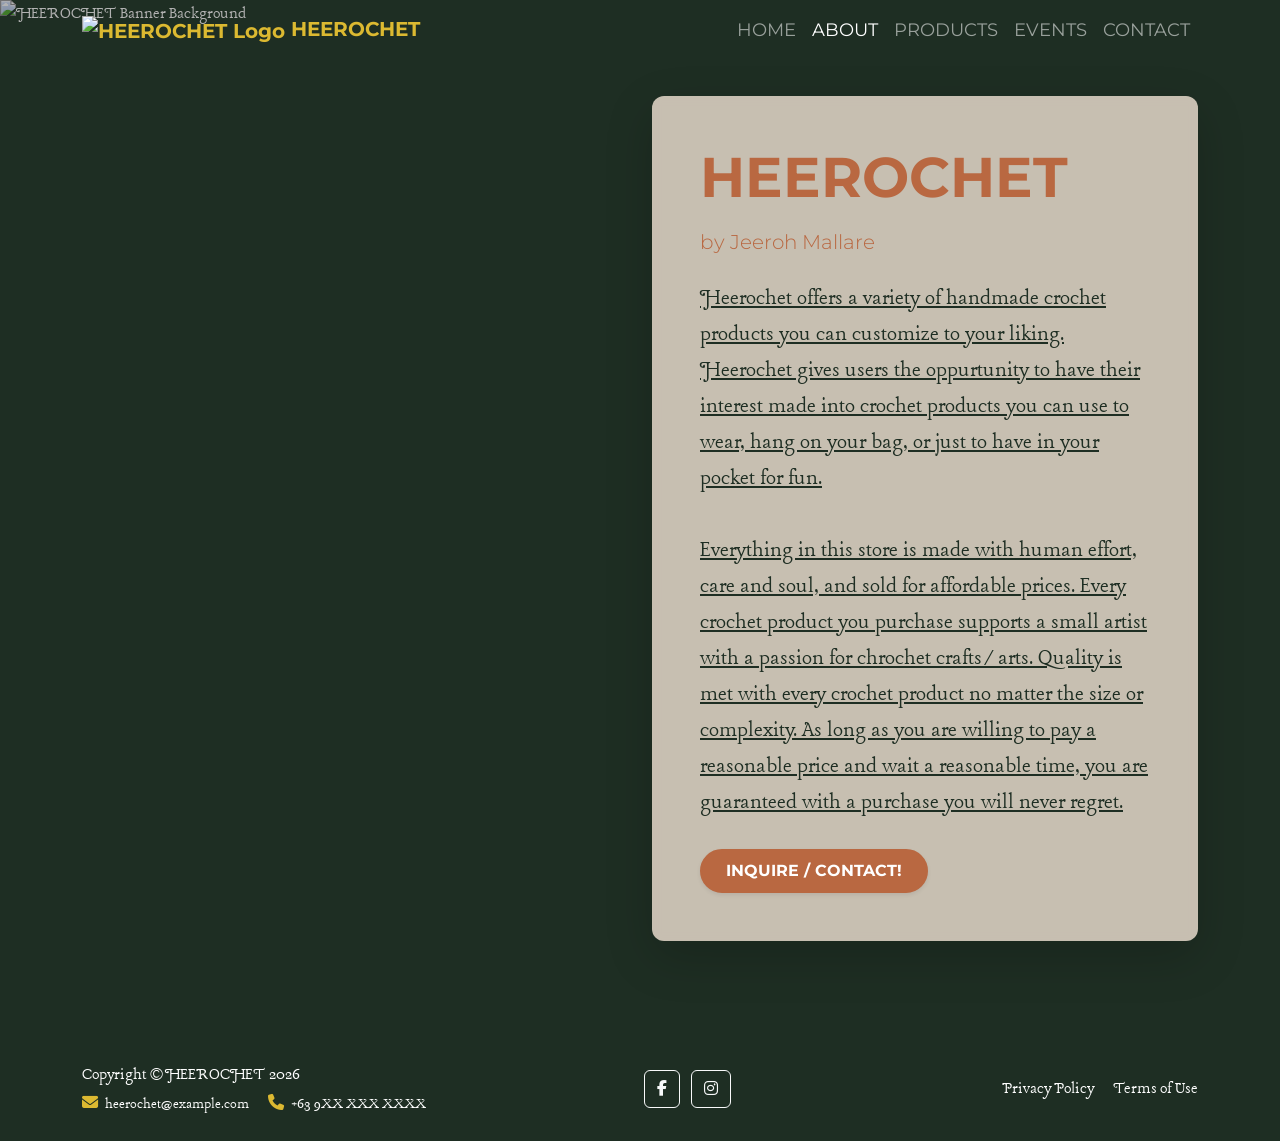
==== about.html @ f1c01d33 "Add files via upload" ====
<!doctype html>
<html lang="en">
  <head>
    <meta charset="utf-8">
    <meta name="viewport" content="width=device-width, initial-scale=1">
    <title>Heerochet | About</title>
    <link href="https://fonts.googleapis.com/css2?family=Lancelot&family=Montserrat:wght@400;500;600;700&display=swap" rel="stylesheet">
    <link href="https://cdn.jsdelivr.net/npm/bootstrap@5.3.0/dist/css/bootstrap.min.css" rel="stylesheet">
    <link rel="stylesheet" href="https://cdnjs.cloudflare.com/ajax/libs/font-awesome/6.4.0/css/all.min.css">
    
    <style>
      :root {
        --bs-orange: #b96841;
        --bs-beige: #ccbaa2;
        --bs-eggshell: #e6d9ca;
        --bs-lime: #746d51;
        --bs-camo: #414d41;
        --bs-forest: #1e2e23;
        --bs-gold: #DCB931;
      }

      @font-face {
        font-family: 'Nourd Bold';
        src: url('assets/fonts/Nourd-Bold.woff2') format('woff2'),
             url('assets/fonts/Nourd-Bold.woff') format('woff');
        font-weight: bold;
        font-style: normal;
        font-display: swap;
      }

      body {
        font-family: 'Lancelot', serif;
        background-color: var(--bs-forest);
        color: var(--bs-forest);
        font-size: 1.15rem;
      }

      h1, h2, h3, h4, h5, h6, 
      .masthead-heading, 
      .section-heading, 
      .navbar-brand {
        font-family: 'Nourd Bold', 'Montserrat', sans-serif !important;
        font-weight: bold;
        color: var(--bs-orange);
      }

      .masthead-subheading, 
      .section-subheading, 
      .navbar-nav .nav-link, 
      .btn, 
      .card-title, 
      .card-text {
        font-family: 'Montserrat', sans-serif !important;
      }

      .btn.rounded-pill:hover {
        opacity: 1;
        transform: translateY(-2px);
      }

      .masthead {
        min-height: 75vh !important; 
      }

      .navbar-custom {
        background-color: transparent !important;
        transition: background-color 0.3s ease-in-out, box-shadow 0.3s ease-in-out;
      }

      .navbar-custom.navbar-scrolled {
        background-color: #1e2e23 !important; 
        box-shadow: 0 4px 10px rgba(0, 0, 0, 0.2);
      }

      .masthead-content-box {
        background-color: rgba(230, 217, 202, 0.85); /* eggshell tint with transparency */
        backdrop-filter: blur(5px);
        border-radius: 12px;
        padding: 3rem;
        text-align: left !important;
      }
    </style>
  </head>
  <body id="page-top">
    
    <!-- NAVBAR -->
    <nav class="navbar navbar-expand-lg navbar-dark fixed-top navbar-custom" id="mainNav">
      <div class="container">
        <a class="navbar-brand" href="#page-top" style="color: var(--bs-gold);"><img src="assets/img/heerochet.png" alt="HEEROCHET Logo" height="30"/>    HEEROCHET</a>
        <button class="navbar-toggler" type="button" data-bs-toggle="collapse" data-bs-target="#navbarResponsive" aria-controls="navbarResponsive" aria-expanded="false" aria-label="Toggle navigation">
          <span class="navbar-toggler-icon"></span>
        </button>
        <div class="collapse navbar-collapse justify-content-end" id="navbarResponsive">
          <ul class="navbar-nav text-uppercase">
            <li class="nav-item"><a class="nav-link" href="index.html">Home</a></li>
            <li class="nav-item"><a class="nav-link active" href="#page-top">About</a></li>
            <li class="nav-item"><a class="nav-link" href="product.html">Products</a></li>
            <li class="nav-item"><a class="nav-link" href="event.html">Events</a></li>
            <li class="nav-item"><a class="nav-link" href="contact.html">Contact</a></li>
          </ul>
        </div>
      </div>
    </nav>

    <!-- MASTHEAD -->
    <header class="masthead position-relative text-white py-5 overflow-hidden" style="display: flex; align-items: center;">
      <img src="assets/img/about/pfp.jpg" class="position-absolute top-0 start-0 w-100 h-100 object-fit-cover" style="z-index: 1; filter: brightness(0.7);" alt="HEEROCHET Banner Background">
      
      <div class="container py-5 position-relative" style="z-index: 2;">
        <div class="row align-items-center">
          <!-- Side Container -->
          <div class="col-lg-6 col-md-8 ms-auto">
            <div class="masthead-content-box shadow-lg">
              <h1 class="masthead-heading text-uppercase display-4 fw-bold mb-3" style="color: var(--bs-orange);">HEEROCHET</h1>
              <p class="masthead-subheading lead mb-4 fs-5" style="color: var(--bs-orange);">by Jeeroh Mallare</p>
                <a class="my-link" style="font-size: 1.5rem; line-height: 1.5; color: var(--bs-forest); ">Heerochet offers a variety of handmade crochet products you can customize to your liking. Heerochet gives users the oppurtunity to have their interest made into crochet products you can use to wear, hang on your bag, or just to have in your pocket for fun. <br><br>
                Everything in this store is made with human effort, care and soul, and sold for affordable prices. Every crochet product you purchase supports a small artist with a passion for chrochet crafts/arts. Quality is met with every crochet product no matter the size or complexity. As long as you are willing to pay a reasonable price and wait a reasonable time, you are guaranteed with a purchase you will never regret.</style></a>
                <br><br><a href="contact.html" class="btn rounded-pill px-4 py-2 fw-bold text-uppercase text-white shadow-sm" style="background-color: var(--bs-orange); border: 2px solid var(--bs-orange);">
                INQUIRE / CONTACT!</a>
            </div>
          </div>
        </div>
      </div>
    </header>

    <!-- FOOTER -->
    <footer class="footer py-4 text-white" style="background-color: var(--bs-forest);" id="contact">
      <div class="container">
        <div class="row align-items-center text-center text-lg-start">
          
          <!-- Left Column: Copyright & Contact Info -->
          <div class="col-lg-5 mb-3 mb-lg-0">
            <div class="mb-1">Copyright &copy; HEEROCHET 2026</div>
            <div class="small">
              <a class="text-white text-decoration-none me-3" href="mailto:heerochet@example.com">
                <i class="fas fa-envelope me-1" style="color: var(--bs-gold);"></i> heerochet@example.com
              </a>
              <a class="text-white text-decoration-none" href="tel:+639123456789">
                <i class="fas fa-phone me-1" style="color: var(--bs-gold);"></i> +63 9XX XXX XXXX
              </a>
            </div>
          </div>

          <!-- Center Column: Social Buttons -->
          <div class="col-lg-3 text-center mb-3 mb-lg-0">
            <a class="btn btn-outline-light btn-social mx-1" href="#!"><i class="fab fa-facebook-f"></i></a>
            <a class="btn btn-outline-light btn-social mx-1" href="#!"><i class="fab fa-instagram"></i></a>
          </div>

          <!-- Right Column: Legal Links -->
          <div class="col-lg-4 text-lg-end">
            <a class="text-white text-decoration-none me-3" href="#!">Privacy Policy</a>
            <a class="text-white text-decoration-none" href="#!">Terms of Use</a>
          </div>

        </div>
      </div>
    </footer>

    <script src="https://cdn.jsdelivr.net/npm/bootstrap@5.3.0/dist/js/bootstrap.bundle.min.js"></script>
    
    <script>
      window.addEventListener('scroll', function () {
        const navbar = document.getElementById('mainNav');
        if (window.scrollY > 40) {
          navbar.classList.add('navbar-scrolled');
        } else {
          navbar.classList.remove('navbar-scrolled');
        }
      });
    </script>
  </body>
</html>
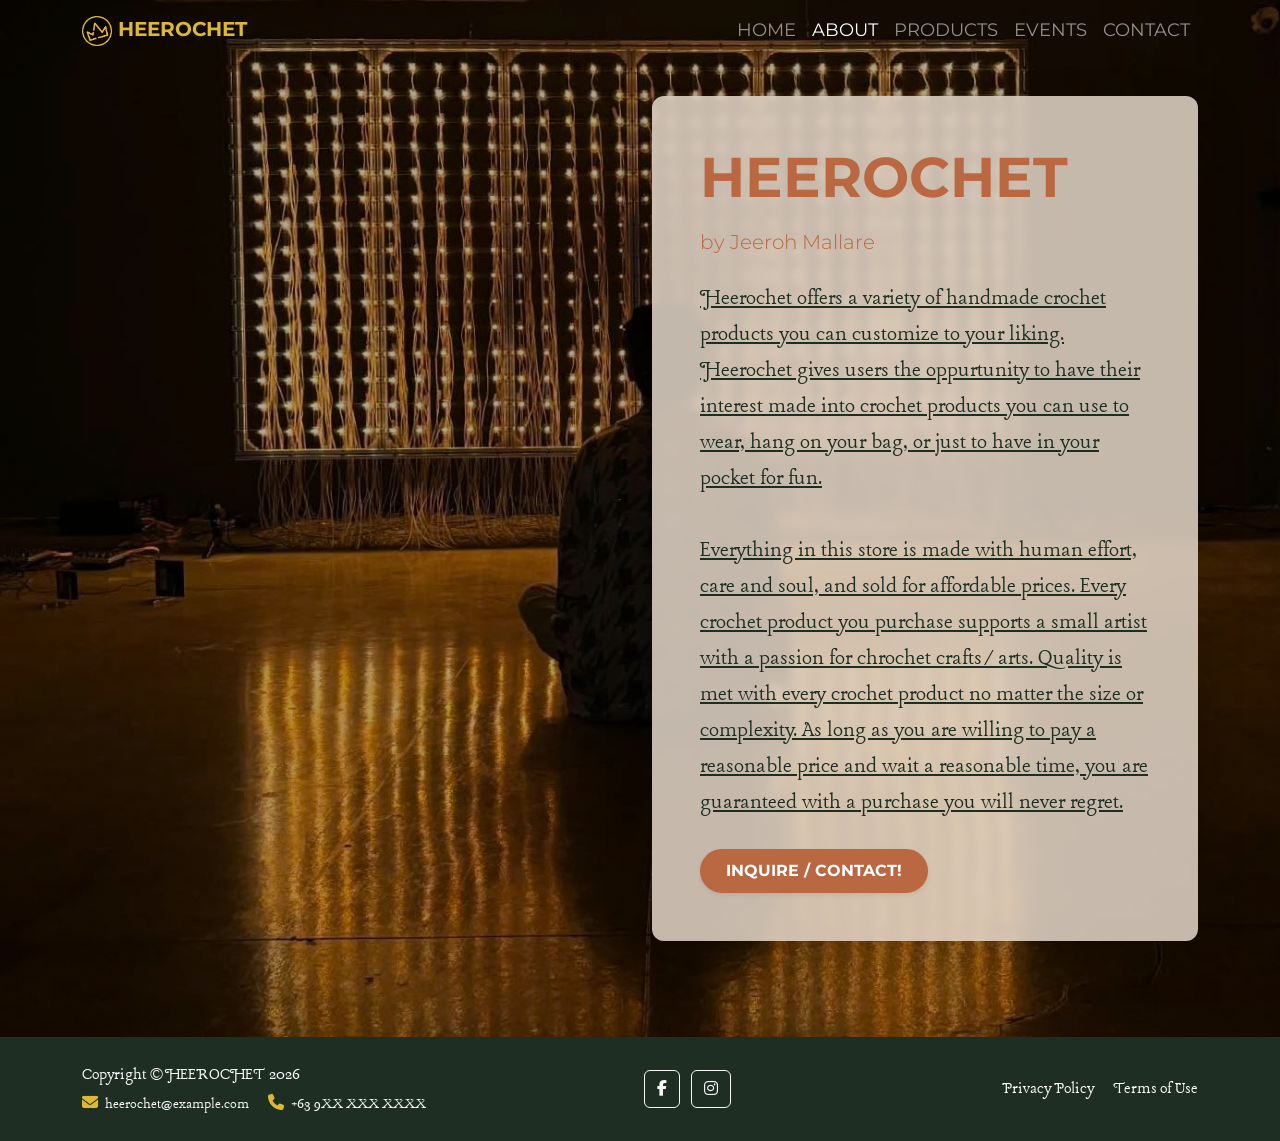
==== commit 97df4e4c: "Add files via upload" ====
--- a/about.html
+++ b/about.html
@@ -143,8 +143,8 @@
 
           <!-- Center Column: Social Buttons -->
           <div class="col-lg-3 text-center mb-3 mb-lg-0">
-            <a class="btn btn-outline-light btn-social mx-1" href="#!"><i class="fab fa-facebook-f"></i></a>
-            <a class="btn btn-outline-light btn-social mx-1" href="#!"><i class="fab fa-instagram"></i></a>
+            <a class="btn btn-outline-light btn-social mx-1" href="https://www.facebook.com/jeeroh.mallare"><i class="fab fa-facebook-f"></i></a>
+            <a class="btn btn-outline-light btn-social mx-1" href="https://www.instagram.com/jee_tero/"><i class="fab fa-instagram"></i></a>
           </div>
 
           <!-- Right Column: Legal Links -->
